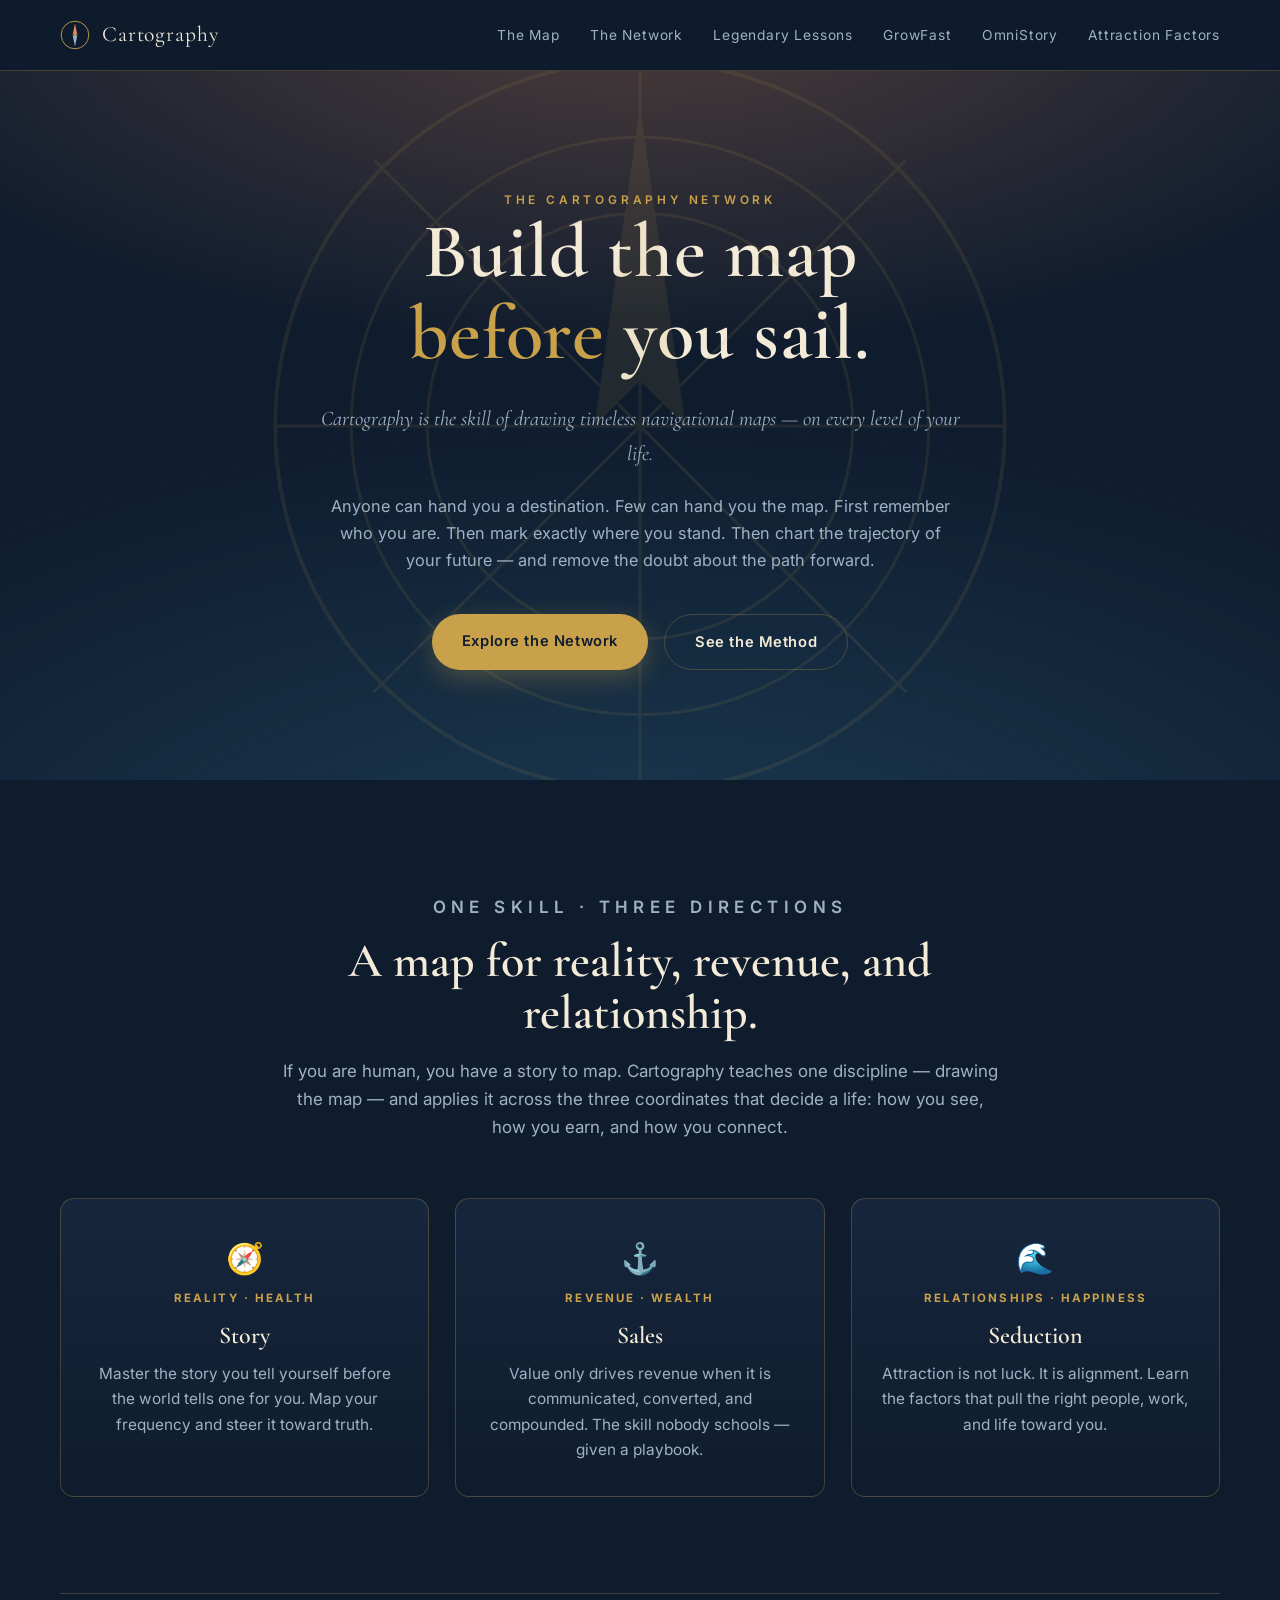
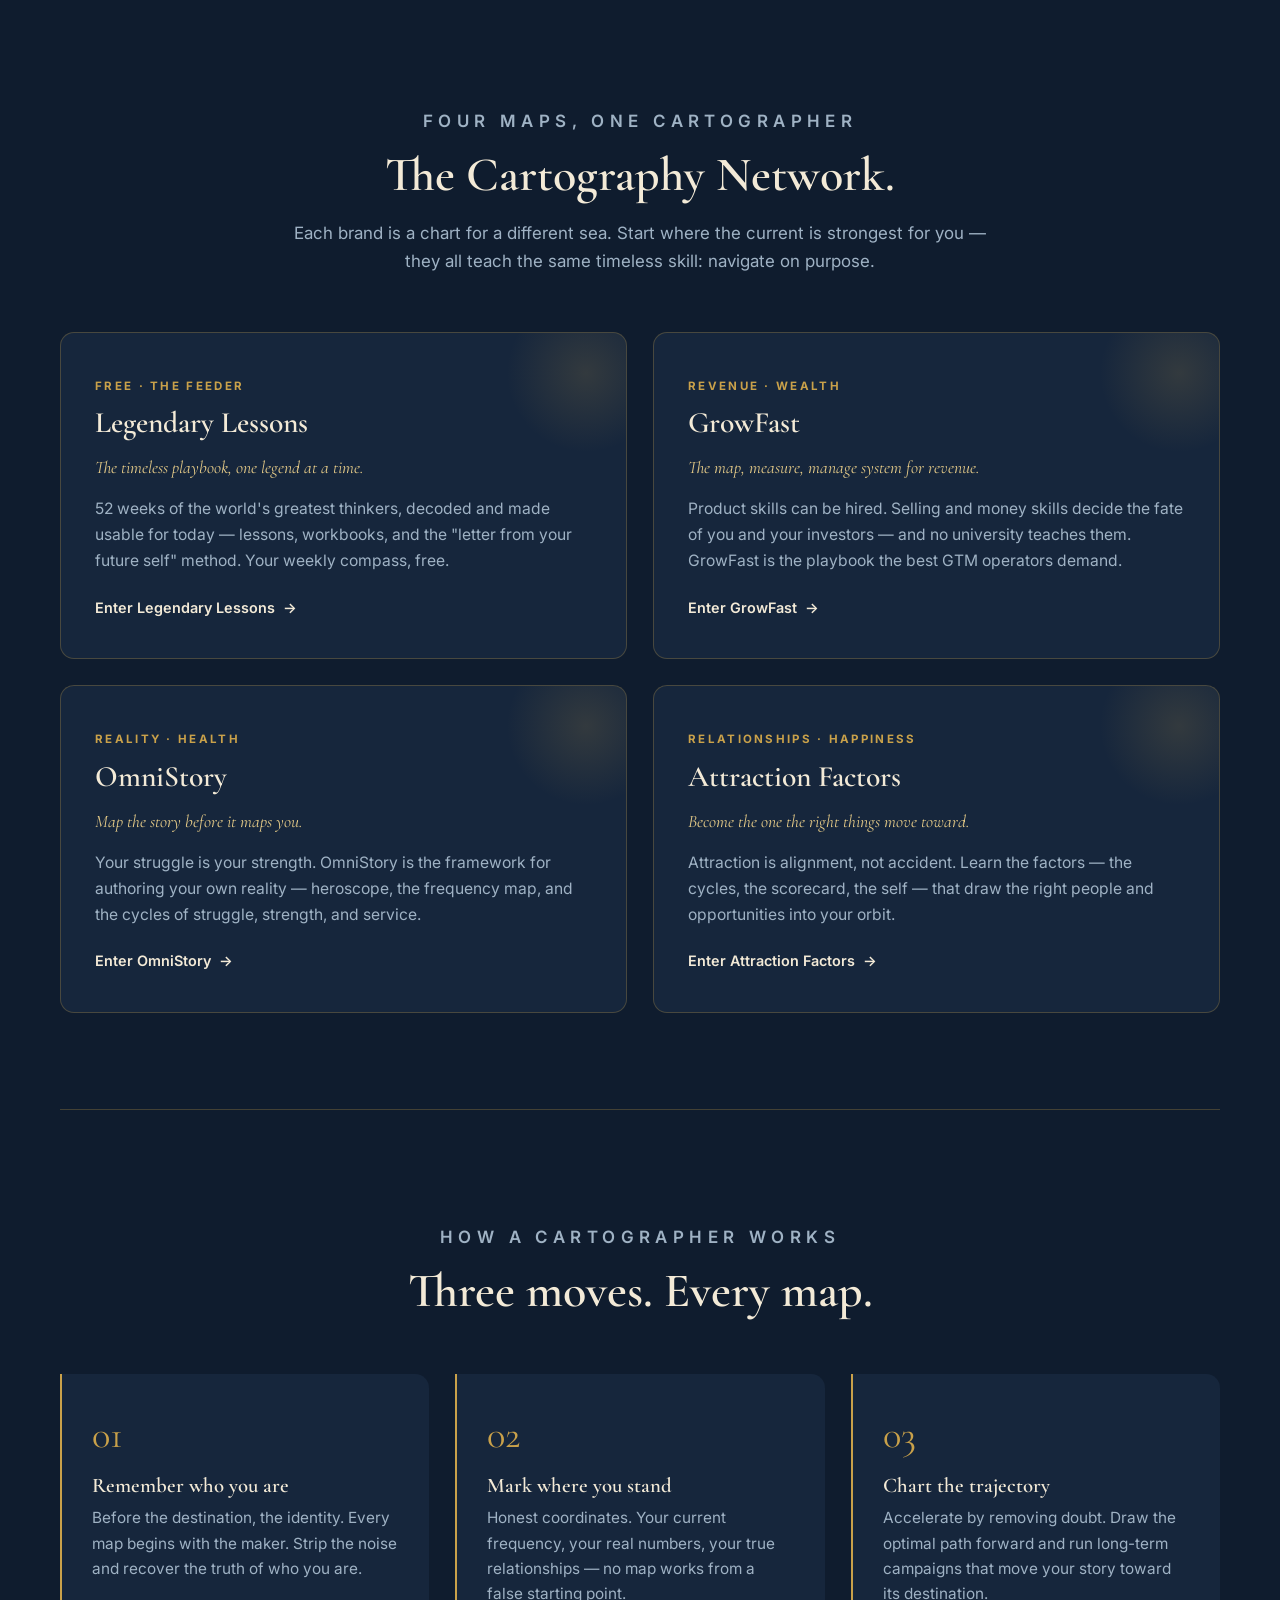
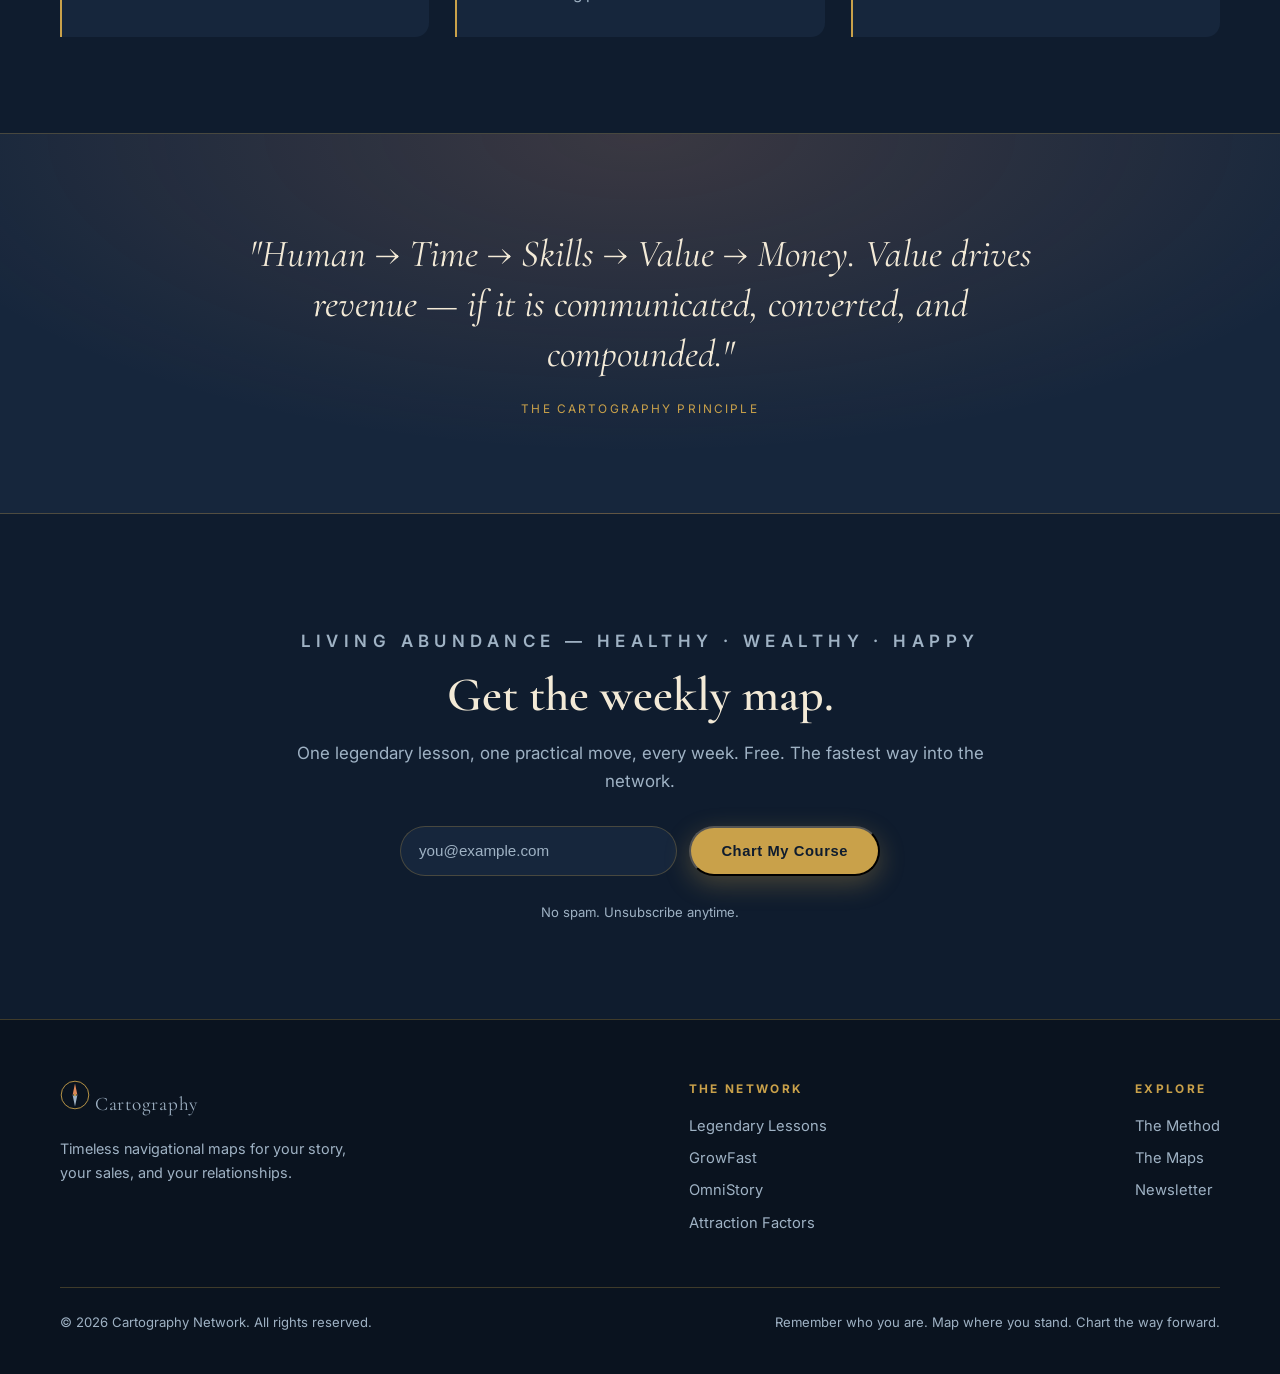
==== index.html @ f6e27a1c "Add files via upload" ====
<!DOCTYPE html>
<html lang="en">
<head>
<meta charset="UTF-8" />
<meta name="viewport" content="width=device-width, initial-scale=1.0" />
<title>Cartography — Timeless Navigational Maps on Every Level</title>
<meta name="description" content="Cartography is the skill of building timeless navigational maps for your story, your sales, and your relationships. First remember who you are. Then map where you stand. Then chart the path forward." />
<link rel="preconnect" href="https://fonts.googleapis.com">
<link rel="preconnect" href="https://fonts.gstatic.com" crossorigin>
<link href="https://fonts.googleapis.com/css2?family=Cormorant+Garamond:ital,wght@0,500;0,600;1,500&family=Inter:wght@400;500;600;700&display=swap" rel="stylesheet">
<link rel="stylesheet" href="styles.css" />
</head>
<body>

<!-- NAV -->
<header class="nav">
  <div class="wrap">
    <a class="brandmark" href="index.html">
      <svg class="compass" viewBox="0 0 100 100" fill="none" xmlns="http://www.w3.org/2000/svg" aria-hidden="true">
        <circle cx="50" cy="50" r="46" stroke="#c9a14a" stroke-width="3"/>
        <circle cx="50" cy="50" r="4" fill="#c9a14a"/>
        <polygon points="50,12 58,50 50,46 42,50" fill="#e08a5a"/>
        <polygon points="50,88 42,50 50,54 58,50" fill="#9fb2c4"/>
      </svg>
      <span>Cartography</span>
    </a>
    <nav class="nav-links">
      <a href="#map">The Map</a>
      <a href="#brands">The Network</a>
      <a href="legendary-lessons.html">Legendary Lessons</a>
      <a href="growfast.html">GrowFast</a>
      <a href="omnistory.html">OmniStory</a>
      <a href="attraction-factors.html">Attraction Factors</a>
    </nav>
  </div>
</header>

<!-- HERO -->
<section class="hero">
  <svg class="compass-bg" viewBox="0 0 100 100" xmlns="http://www.w3.org/2000/svg" aria-hidden="true">
    <circle cx="50" cy="50" r="48" stroke="#c9a14a" stroke-width="0.5" fill="none"/>
    <circle cx="50" cy="50" r="38" stroke="#c9a14a" stroke-width="0.4" fill="none"/>
    <circle cx="50" cy="50" r="28" stroke="#c9a14a" stroke-width="0.4" fill="none"/>
    <g stroke="#c9a14a" stroke-width="0.4">
      <line x1="50" y1="2" x2="50" y2="98"/><line x1="2" y1="50" x2="98" y2="50"/>
      <line x1="15" y1="15" x2="85" y2="85"/><line x1="85" y1="15" x2="15" y2="85"/>
    </g>
    <polygon points="50,8 56,50 50,44 44,50" fill="#c9a14a"/>
  </svg>
  <div class="wrap">
    <p class="eyebrow">The Cartography Network</p>
    <h1>Build the map<br><span class="gold">before</span> you sail.</h1>
    <p class="lede">Cartography is the skill of drawing timeless navigational maps — on every level of your life.</p>
    <p class="sub">Anyone can hand you a destination. Few can hand you the map. First remember who you are. Then mark exactly where you stand. Then chart the trajectory of your future — and remove the doubt about the path forward.</p>
    <div class="btn-row">
      <a class="btn btn-primary" href="#brands">Explore the Network</a>
      <a class="btn btn-ghost" href="#map">See the Method</a>
    </div>
  </div>
</section>

<!-- THREE AXIS MAP -->
<section id="map">
  <div class="wrap">
    <div class="section-head fade-up">
      <p class="eyebrow">One skill · Three directions</p>
      <h2>A map for reality, revenue, and relationship.</h2>
      <p>If you are human, you have a story to map. Cartography teaches one discipline — drawing the map — and applies it across the three coordinates that decide a life: how you see, how you earn, and how you connect.</p>
    </div>
    <div class="axis-grid">
      <div class="axis fade-up">
        <div class="glyph">🧭</div>
        <span class="axis-word">Reality · Health</span>
        <h3>Story</h3>
        <p>Master the story you tell yourself before the world tells one for you. Map your frequency and steer it toward truth.</p>
      </div>
      <div class="axis fade-up">
        <div class="glyph">⚓</div>
        <span class="axis-word">Revenue · Wealth</span>
        <h3>Sales</h3>
        <p>Value only drives revenue when it is communicated, converted, and compounded. The skill nobody schools — given a playbook.</p>
      </div>
      <div class="axis fade-up">
        <div class="glyph">🌊</div>
        <span class="axis-word">Relationships · Happiness</span>
        <h3>Seduction</h3>
        <p>Attraction is not luck. It is alignment. Learn the factors that pull the right people, work, and life toward you.</p>
      </div>
    </div>
  </div>
</section>

<hr class="divider" />

<!-- BRANDS -->
<section id="brands">
  <div class="wrap">
    <div class="section-head fade-up">
      <p class="eyebrow">Four maps, one cartographer</p>
      <h2>The Cartography Network.</h2>
      <p>Each brand is a chart for a different sea. Start where the current is strongest for you — they all teach the same timeless skill: navigate on purpose.</p>
    </div>
    <div class="brand-grid">

      <a class="brand-card fade-up" href="legendary-lessons.html">
        <span class="tag">Free · The Feeder</span>
        <h3>Legendary Lessons</h3>
        <p class="promise">The timeless playbook, one legend at a time.</p>
        <p>52 weeks of the world's greatest thinkers, decoded and made usable for today — lessons, workbooks, and the "letter from your future self" method. Your weekly compass, free.</p>
        <span class="go">Enter Legendary Lessons <span class="arrow">→</span></span>
      </a>

      <a class="brand-card fade-up" href="growfast.html">
        <span class="tag">Revenue · Wealth</span>
        <h3>GrowFast</h3>
        <p class="promise">The map, measure, manage system for revenue.</p>
        <p>Product skills can be hired. Selling and money skills decide the fate of you and your investors — and no university teaches them. GrowFast is the playbook the best GTM operators demand.</p>
        <span class="go">Enter GrowFast <span class="arrow">→</span></span>
      </a>

      <a class="brand-card fade-up" href="omnistory.html">
        <span class="tag">Reality · Health</span>
        <h3>OmniStory</h3>
        <p class="promise">Map the story before it maps you.</p>
        <p>Your struggle is your strength. OmniStory is the framework for authoring your own reality — heroscope, the frequency map, and the cycles of struggle, strength, and service.</p>
        <span class="go">Enter OmniStory <span class="arrow">→</span></span>
      </a>

      <a class="brand-card fade-up" href="attraction-factors.html">
        <span class="tag">Relationships · Happiness</span>
        <h3>Attraction Factors</h3>
        <p class="promise">Become the one the right things move toward.</p>
        <p>Attraction is alignment, not accident. Learn the factors — the cycles, the scorecard, the self — that draw the right people and opportunities into your orbit.</p>
        <span class="go">Enter Attraction Factors <span class="arrow">→</span></span>
      </a>

    </div>
  </div>
</section>

<hr class="divider" />

<!-- METHOD STEPS -->
<section>
  <div class="wrap">
    <div class="section-head fade-up">
      <p class="eyebrow">How a cartographer works</p>
      <h2>Three moves. Every map.</h2>
    </div>
    <div class="steps">
      <div class="step fade-up">
        <h3>Remember who you are</h3>
        <p>Before the destination, the identity. Every map begins with the maker. Strip the noise and recover the truth of who you are.</p>
      </div>
      <div class="step fade-up">
        <h3>Mark where you stand</h3>
        <p>Honest coordinates. Your current frequency, your real numbers, your true relationships — no map works from a false starting point.</p>
      </div>
      <div class="step fade-up">
        <h3>Chart the trajectory</h3>
        <p>Accelerate by removing doubt. Draw the optimal path forward and run long-term campaigns that move your story toward its destination.</p>
      </div>
    </div>
  </div>
</section>

<!-- QUOTE BAND -->
<section class="band">
  <div class="wrap">
    <blockquote class="fade-up">
      "Human → Time → Skills → Value → Money. Value drives revenue — if it is communicated, converted, and compounded."
      <cite>The Cartography Principle</cite>
    </blockquote>
  </div>
</section>

<!-- EMAIL CAPTURE -->
<section class="capture">
  <div class="wrap">
    <div class="section-head fade-up" style="margin-bottom:0">
      <p class="eyebrow">Living Abundance — Healthy · Wealthy · Happy</p>
      <h2>Get the weekly map.</h2>
      <p>One legendary lesson, one practical move, every week. Free. The fastest way into the network.</p>
    </div>
    <form class="fade-up" onsubmit="event.preventDefault(); this.querySelector('.note').textContent='Thank you — you are on the map. (Connect this form to your email tool to go live.)';">
      <input type="email" placeholder="you@example.com" aria-label="Email address" required />
      <button class="btn btn-primary" type="submit">Chart My Course</button>
      <p class="note" style="flex-basis:100%">No spam. Unsubscribe anytime.</p>
    </form>
  </div>
</section>

<!-- FOOTER -->
<footer>
  <div class="wrap">
    <div class="foot-grid">
      <div class="foot-col" style="max-width:320px">
        <a class="brandmark" href="index.html" style="font-size:1.2rem">
          <svg class="compass" viewBox="0 0 100 100" fill="none" xmlns="http://www.w3.org/2000/svg" aria-hidden="true">
            <circle cx="50" cy="50" r="46" stroke="#c9a14a" stroke-width="3"/>
            <circle cx="50" cy="50" r="4" fill="#c9a14a"/>
            <polygon points="50,12 58,50 50,46 42,50" fill="#e08a5a"/>
            <polygon points="50,88 42,50 50,54 58,50" fill="#9fb2c4"/>
          </svg>
          <span>Cartography</span>
        </a>
        <p style="color:var(--mist); font-size:0.9rem; margin-top:16px">Timeless navigational maps for your story, your sales, and your relationships.</p>
      </div>
      <div class="foot-col">
        <h4>The Network</h4>
        <a href="legendary-lessons.html">Legendary Lessons</a>
        <a href="growfast.html">GrowFast</a>
        <a href="omnistory.html">OmniStory</a>
        <a href="attraction-factors.html">Attraction Factors</a>
      </div>
      <div class="foot-col">
        <h4>Explore</h4>
        <a href="#map">The Method</a>
        <a href="#brands">The Maps</a>
        <a href="#">Newsletter</a>
      </div>
    </div>
    <div class="foot-bottom">
      <span>© 2026 Cartography Network. All rights reserved.</span>
      <span>Remember who you are. Map where you stand. Chart the way forward.</span>
    </div>
  </div>
</footer>

<script>
  const io = new IntersectionObserver((entries) => {
    entries.forEach(e => { if (e.isIntersecting) e.target.classList.add('in'); });
  }, { threshold: 0.15 });
  document.querySelectorAll('.fade-up').forEach(el => io.observe(el));
</script>
</body>
</html>
---- styles.css ----
/* ============================================================
   CARTOGRAPHY — shared stylesheet
   Theme: the cartographer's compass. Timeless navigational maps
   on every level. Deep sea + sunset brass + parchment.
   ============================================================ */

:root {
  --ink:        #0f1c2e;   /* deep sea ink            */
  --ink-2:      #16263c;   /* card / panel            */
  --ink-3:      #1f3247;   /* hover                   */
  --brass:      #c9a14a;   /* compass brass / gold    */
  --brass-soft: #e3c987;
  --sea:        #2e6c8e;   /* horizon teal            */
  --sunset:     #e08a5a;   /* dawn glow               */
  --parchment:  #f3ead7;   /* aged paper              */
  --paper:      #faf5e9;
  --mist:       #9fb2c4;   /* muted text on dark      */
  --line:       rgba(201,161,74,0.28);
  --radius:     14px;
  --maxw:       1160px;
  --serif: "Cormorant Garamond", "Iowan Old Style", "Palatino Linotype", Georgia, serif;
  --sans:  "Inter", -apple-system, BlinkMacSystemFont, "Segoe UI", Roboto, Helvetica, Arial, sans-serif;
}

* { box-sizing: border-box; margin: 0; padding: 0; }

html { scroll-behavior: smooth; }

body {
  font-family: var(--sans);
  color: var(--parchment);
  background: var(--ink);
  line-height: 1.65;
  -webkit-font-smoothing: antialiased;
  overflow-x: hidden;
}

h1, h2, h3, .display { font-family: var(--serif); font-weight: 600; line-height: 1.08; }

a { color: inherit; text-decoration: none; }

.wrap { width: min(92%, var(--maxw)); margin-inline: auto; }

.eyebrow {
  font-family: var(--sans);
  font-size: 0.74rem;
  letter-spacing: 0.32em;
  text-transform: uppercase;
  color: var(--brass);
  font-weight: 600;
}

/* ---------- top nav ---------- */
.nav {
  position: sticky; top: 0; z-index: 50;
  backdrop-filter: blur(10px);
  background: rgba(15,28,46,0.78);
  border-bottom: 1px solid var(--line);
}
.nav .wrap { display: flex; align-items: center; justify-content: space-between; height: 70px; }
.brandmark { display: flex; align-items: center; gap: 12px; font-family: var(--serif); font-size: 1.35rem; letter-spacing: 0.04em; }
.brandmark .compass { width: 30px; height: 30px; flex: none; }
.nav-links { display: flex; gap: 30px; font-size: 0.86rem; letter-spacing: 0.06em; }
.nav-links a { color: var(--mist); transition: color .2s; }
.nav-links a:hover { color: var(--brass-soft); }
@media (max-width: 760px){ .nav-links{ display:none; } }

/* ---------- hero ---------- */
.hero {
  position: relative;
  padding: 120px 0 110px;
  text-align: center;
  background:
    radial-gradient(120% 90% at 50% -10%, rgba(224,138,90,0.30) 0%, rgba(15,28,46,0) 55%),
    radial-gradient(140% 120% at 50% 120%, rgba(46,108,142,0.40) 0%, rgba(15,28,46,0) 60%),
    var(--ink);
  overflow: hidden;
}
.hero .compass-bg {
  position: absolute; inset: 0; margin: auto;
  width: 760px; height: 760px; opacity: 0.10; pointer-events: none;
  animation: spin 120s linear infinite;
}
@keyframes spin { to { transform: rotate(360deg); } }
.hero h1 { font-size: clamp(2.6rem, 6vw, 5rem); letter-spacing: 0.01em; }
.hero h1 .gold { color: var(--brass); }
.hero .lede {
  max-width: 660px; margin: 26px auto 0;
  font-size: clamp(1.05rem, 2vw, 1.3rem); color: var(--mist);
  font-family: var(--serif); font-style: italic;
}
.hero .sub { max-width: 620px; margin: 22px auto 0; color: var(--mist); font-size: 1.02rem; }

.btn-row { display: flex; gap: 16px; justify-content: center; margin-top: 40px; flex-wrap: wrap; }
.btn {
  display: inline-block; padding: 15px 30px; border-radius: 40px;
  font-weight: 600; font-size: 0.92rem; letter-spacing: 0.04em;
  transition: transform .15s, box-shadow .2s, background .2s;
}
.btn-primary { background: var(--brass); color: var(--ink); box-shadow: 0 8px 26px rgba(201,161,74,0.30); }
.btn-primary:hover { transform: translateY(-2px); box-shadow: 0 12px 34px rgba(201,161,74,0.45); }
.btn-ghost { border: 1px solid var(--line); color: var(--parchment); }
.btn-ghost:hover { background: var(--ink-2); border-color: var(--brass); }

/* ---------- section primitives ---------- */
section { padding: 96px 0; }
.section-head { text-align: center; max-width: 720px; margin: 0 auto 56px; }
.section-head h2 { font-size: clamp(2rem, 4vw, 3rem); margin-top: 14px; }
.section-head p { color: var(--mist); margin-top: 18px; font-size: 1.06rem; }

.divider { height: 1px; background: var(--line); border: 0; width: min(92%, var(--maxw)); margin: 0 auto; }

/* ---------- the three-axis map ---------- */
.axis-grid { display: grid; grid-template-columns: repeat(3, 1fr); gap: 26px; }
@media (max-width: 880px){ .axis-grid{ grid-template-columns: 1fr; } }
.axis {
  background: linear-gradient(180deg, var(--ink-2), var(--ink));
  border: 1px solid var(--line); border-radius: var(--radius);
  padding: 34px 30px; text-align: center;
}
.axis .glyph { font-size: 1.9rem; }
.axis h3 { font-size: 1.5rem; margin: 14px 0 6px; }
.axis .axis-word { color: var(--brass); letter-spacing: 0.18em; text-transform: uppercase; font-size: 0.72rem; font-weight: 700; }
.axis p { color: var(--mist); margin-top: 12px; font-size: 0.96rem; }

/* ---------- brand cards ---------- */
.brand-grid { display: grid; grid-template-columns: repeat(2, 1fr); gap: 26px; }
@media (max-width: 820px){ .brand-grid{ grid-template-columns: 1fr; } }
.brand-card {
  position: relative; display: block;
  background: var(--ink-2); border: 1px solid var(--line);
  border-radius: var(--radius); padding: 38px 34px;
  transition: transform .18s, border-color .2s, background .2s;
  overflow: hidden;
}
.brand-card::after {
  content: ""; position: absolute; right: -40px; top: -40px;
  width: 160px; height: 160px; border-radius: 50%;
  background: radial-gradient(circle, rgba(201,161,74,0.16), transparent 70%);
}
.brand-card:hover { transform: translateY(-4px); border-color: var(--brass); background: var(--ink-3); }
.brand-card .tag { font-size: 0.72rem; letter-spacing: 0.2em; text-transform: uppercase; color: var(--brass); font-weight: 700; }
.brand-card h3 { font-size: 1.85rem; margin: 10px 0 8px; }
.brand-card .promise { color: var(--brass-soft); font-family: var(--serif); font-style: italic; font-size: 1.1rem; }
.brand-card p { color: var(--mist); margin-top: 14px; font-size: 0.98rem; }
.brand-card .go { display: inline-flex; align-items: center; gap: 8px; margin-top: 22px; color: var(--parchment); font-weight: 600; font-size: 0.9rem; }
.brand-card .go .arrow { transition: transform .2s; }
.brand-card:hover .go .arrow { transform: translateX(5px); }

/* ---------- pillars / steps ---------- */
.steps { display: grid; grid-template-columns: repeat(3,1fr); gap: 26px; counter-reset: step; }
@media (max-width: 880px){ .steps{ grid-template-columns: 1fr; } }
.step { padding: 30px; border-left: 2px solid var(--brass); background: var(--ink-2); border-radius: 0 var(--radius) var(--radius) 0; }
.step::before { counter-increment: step; content: "0" counter(step); font-family: var(--serif); font-size: 2.4rem; color: var(--brass); display: block; margin-bottom: 8px; }
.step h3 { font-size: 1.3rem; margin-bottom: 8px; }
.step p { color: var(--mist); font-size: 0.96rem; }

/* ---------- quote band ---------- */
.band {
  background:
    radial-gradient(100% 140% at 50% 0%, rgba(224,138,90,0.18), transparent 60%),
    var(--ink-2);
  border-top: 1px solid var(--line); border-bottom: 1px solid var(--line);
}
.band blockquote { max-width: 820px; margin: 0 auto; text-align: center; font-family: var(--serif); font-size: clamp(1.5rem, 3.4vw, 2.4rem); font-style: italic; line-height: 1.3; }
.band cite { display: block; margin-top: 22px; font-style: normal; font-family: var(--sans); letter-spacing: 0.18em; text-transform: uppercase; font-size: 0.74rem; color: var(--brass); }

/* ---------- email capture ---------- */
.capture { text-align: center; }
.capture form { display: flex; gap: 12px; max-width: 480px; margin: 30px auto 0; flex-wrap: wrap; justify-content: center; }
.capture input {
  flex: 1 1 240px; padding: 15px 18px; border-radius: 40px; border: 1px solid var(--line);
  background: var(--ink-2); color: var(--parchment); font-size: 0.95rem;
}
.capture input::placeholder { color: var(--mist); }
.capture .note { color: var(--mist); font-size: 0.82rem; margin-top: 14px; }

/* ---------- footer ---------- */
footer { background: #0a131f; border-top: 1px solid var(--line); padding: 60px 0 40px; }
.foot-grid { display: flex; justify-content: space-between; gap: 40px; flex-wrap: wrap; }
.foot-col h4 { font-family: var(--sans); font-size: 0.74rem; letter-spacing: 0.2em; text-transform: uppercase; color: var(--brass); margin-bottom: 14px; }
.foot-col a { display: block; color: var(--mist); font-size: 0.92rem; margin-bottom: 8px; transition: color .2s; }
.foot-col a:hover { color: var(--brass-soft); }
.foot-bottom { margin-top: 44px; padding-top: 24px; border-top: 1px solid var(--line); color: var(--mist); font-size: 0.82rem; display: flex; justify-content: space-between; flex-wrap: wrap; gap: 10px; }

/* ---------- inner brand pages ---------- */
.page-hero { padding: 110px 0 70px; text-align: center; position: relative;
  background: radial-gradient(120% 90% at 50% -10%, var(--accent-glow, rgba(201,161,74,0.22)) 0%, rgba(15,28,46,0) 55%), var(--ink); }
.page-hero .tag { color: var(--brass); }
.page-hero h1 { font-size: clamp(2.4rem, 5.5vw, 4.2rem); margin: 14px 0 0; }
.page-hero .promise { font-family: var(--serif); font-style: italic; font-size: clamp(1.1rem,2.4vw,1.6rem); color: var(--brass-soft); margin-top: 16px; }
.page-hero .lede { max-width: 640px; margin: 22px auto 0; color: var(--mist); }
.prose { max-width: 760px; margin: 0 auto; }
.prose p { color: var(--mist); margin-bottom: 20px; font-size: 1.06rem; }
.prose h2 { font-size: 2rem; margin: 40px 0 16px; color: var(--parchment); }
.feature-list { display: grid; grid-template-columns: repeat(2,1fr); gap: 20px; margin-top: 30px; }
@media (max-width: 720px){ .feature-list{ grid-template-columns: 1fr; } }
.feature { background: var(--ink-2); border: 1px solid var(--line); border-radius: var(--radius); padding: 26px; }
.feature h3 { font-size: 1.2rem; margin-bottom: 8px; color: var(--brass-soft); }
.feature p { color: var(--mist); font-size: 0.95rem; }
.back-home { display: inline-block; margin-bottom: 8px; color: var(--mist); font-size: 0.85rem; }
.back-home:hover { color: var(--brass); }

.fade-up { opacity: 0; transform: translateY(24px); transition: opacity .7s ease, transform .7s ease; }
.fade-up.in { opacity: 1; transform: none; }
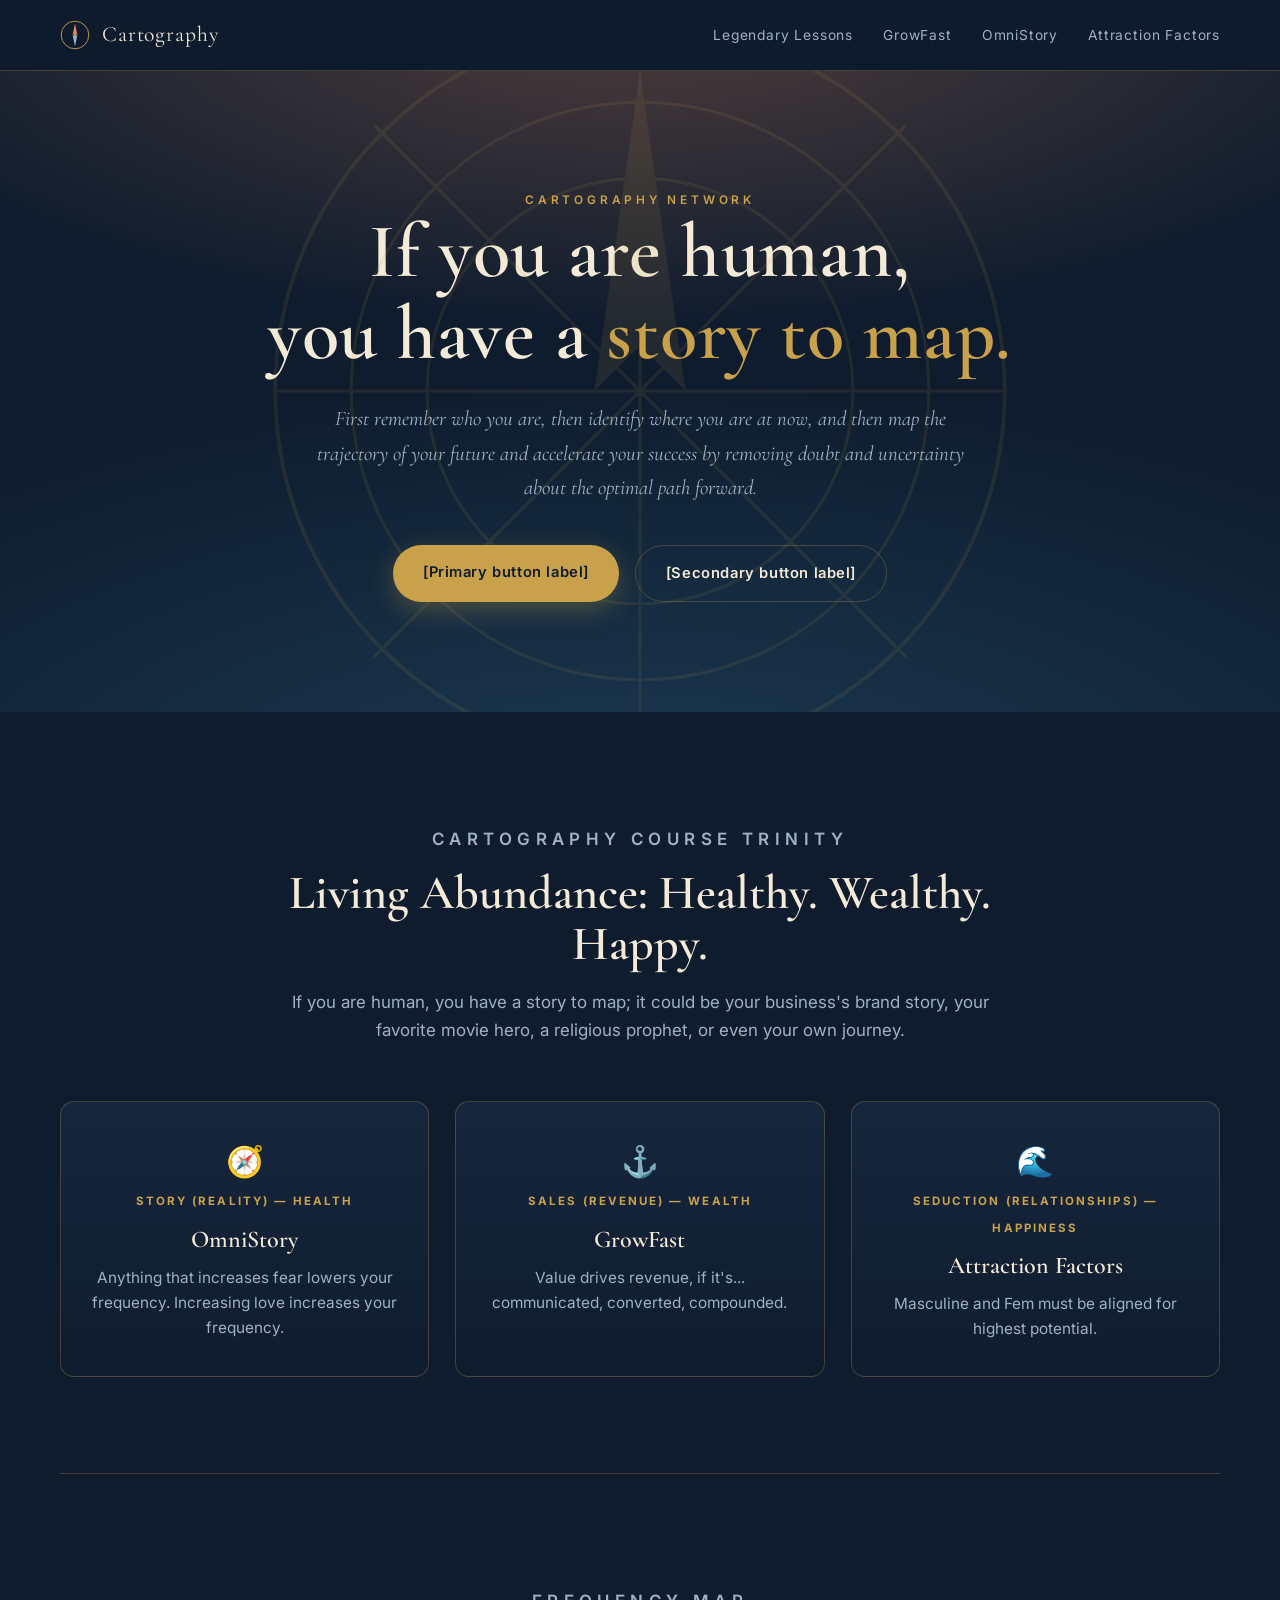
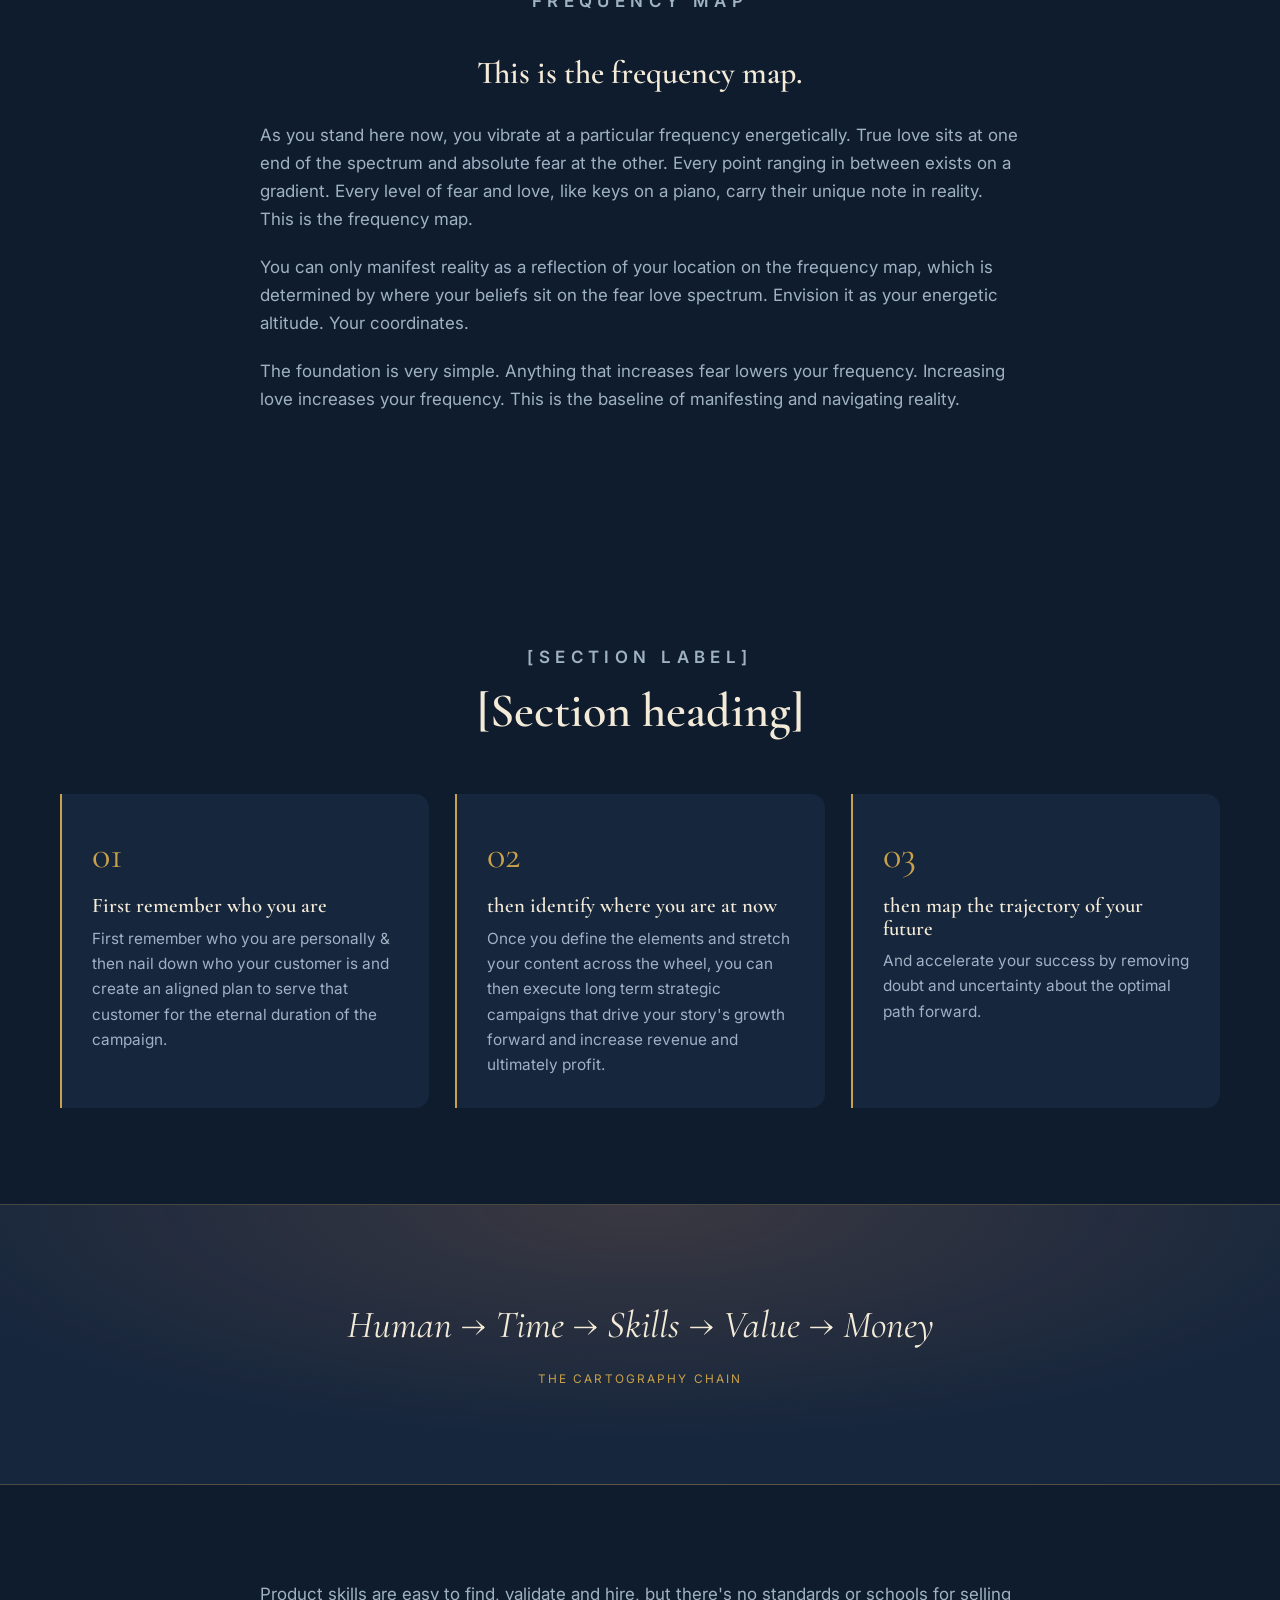
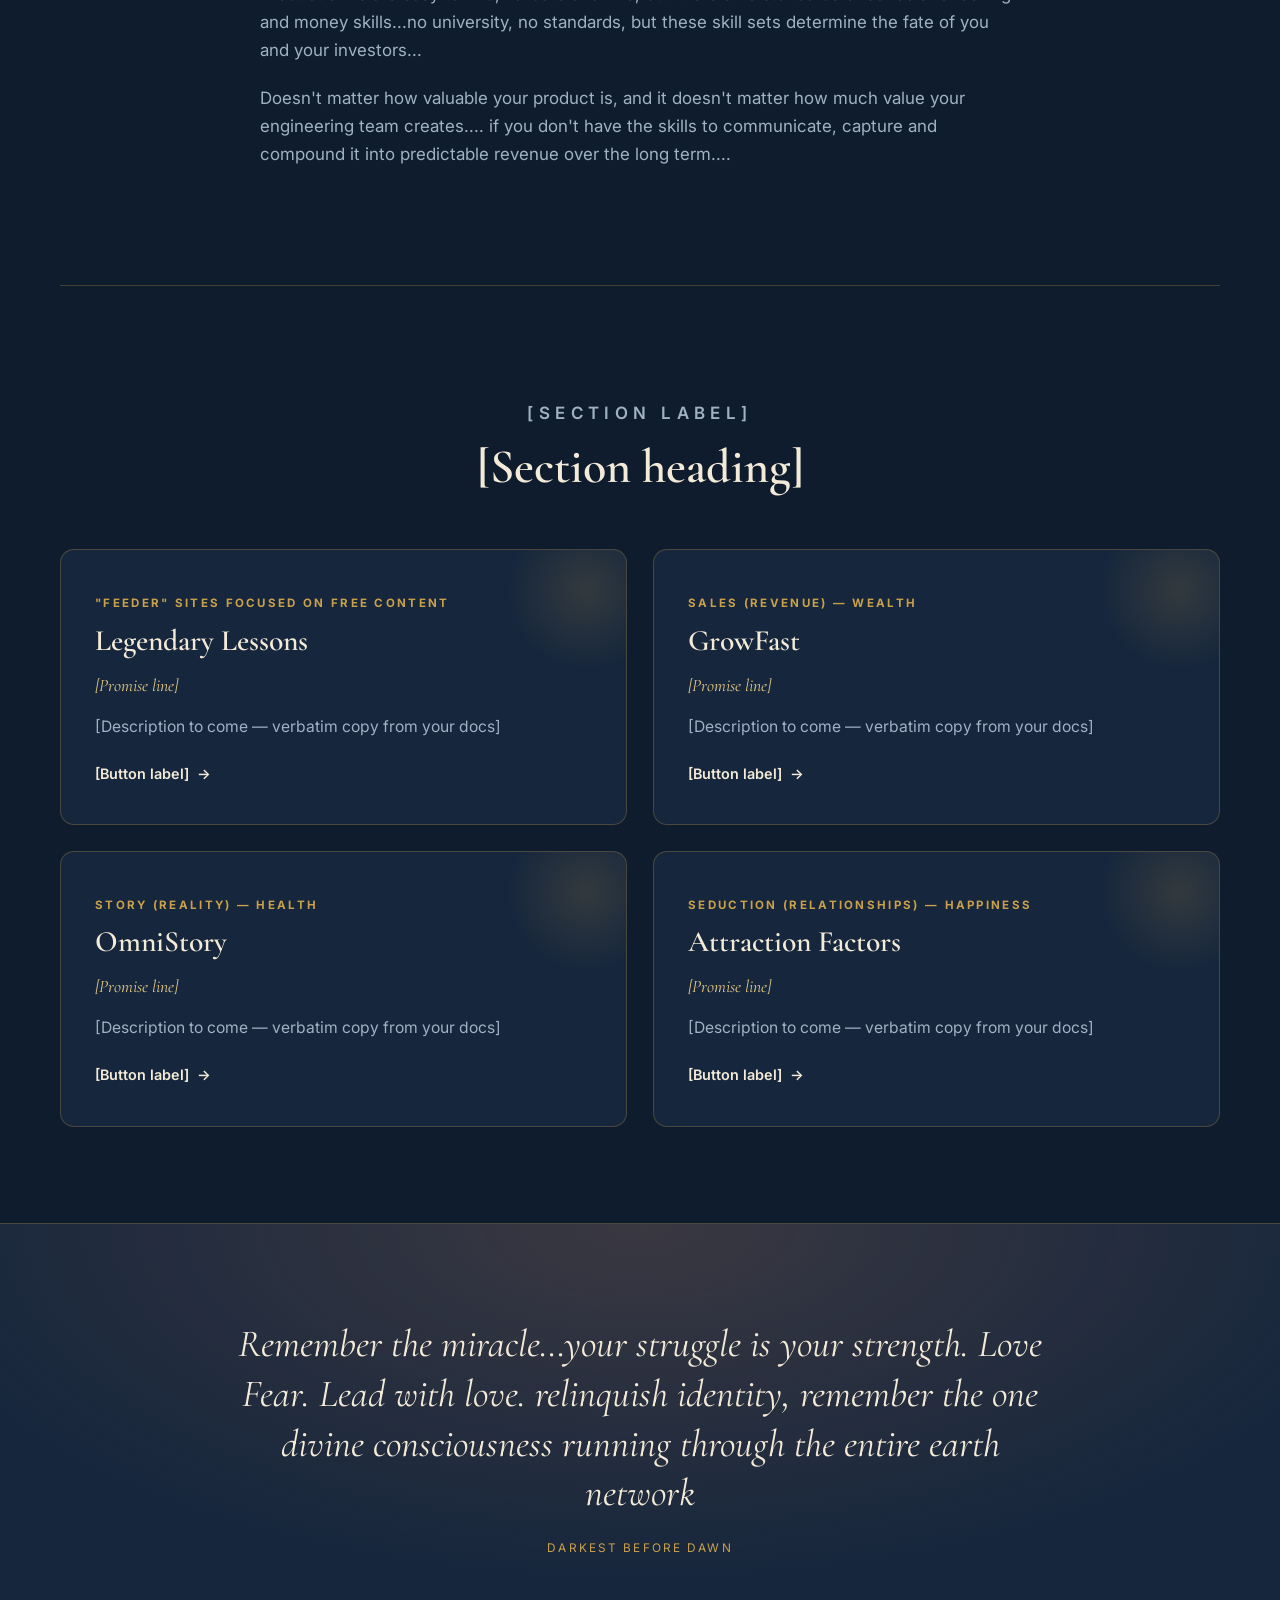
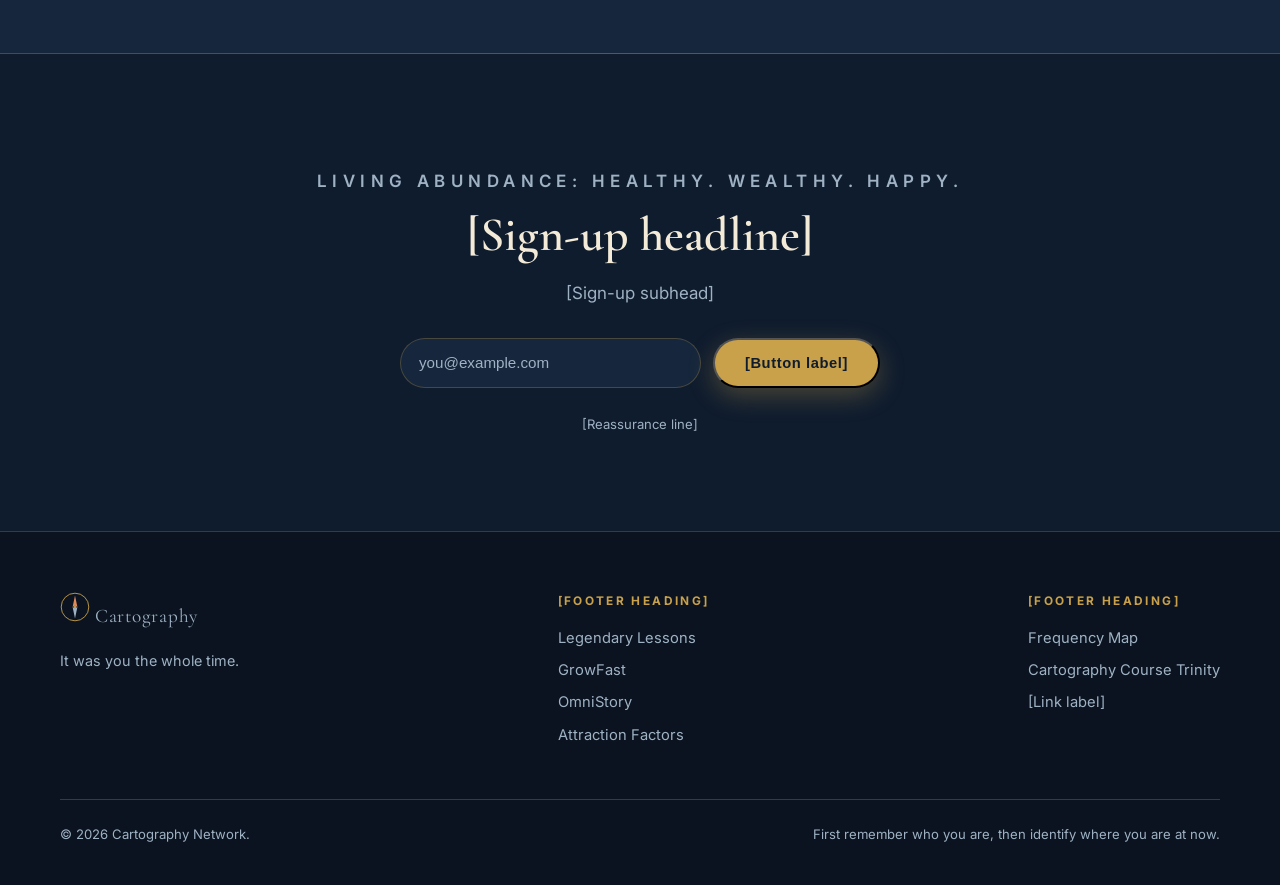
==== commit 780dbb0e: "Add files via upload" ====
--- a/index.html
+++ b/index.html
@@ -3,14 +3,21 @@
 <head>
 <meta charset="UTF-8" />
 <meta name="viewport" content="width=device-width, initial-scale=1.0" />
-<title>Cartography — Timeless Navigational Maps on Every Level</title>
-<meta name="description" content="Cartography is the skill of building timeless navigational maps for your story, your sales, and your relationships. First remember who you are. Then map where you stand. Then chart the path forward." />
+<title>Cartography</title>
+<meta name="description" content="If you are human, you have a story to map." />
 <link rel="preconnect" href="https://fonts.googleapis.com">
 <link rel="preconnect" href="https://fonts.gstatic.com" crossorigin>
 <link href="https://fonts.googleapis.com/css2?family=Cormorant+Garamond:ital,wght@0,500;0,600;1,500&family=Inter:wght@400;500;600;700&display=swap" rel="stylesheet">
 <link rel="stylesheet" href="styles.css" />
 </head>
 <body>
+
+<!-- ============================================================
+     NOTE: All body copy below is VERBATIM from your two docs
+     (Action.Board + Cartography Copy), only cut and rearranged.
+     Anything in [square brackets] is a structural placeholder
+     for words you have not written yet.
+     ============================================================ -->
 
 <!-- NAV -->
 <header class="nav">
@@ -25,8 +32,6 @@
       <span>Cartography</span>
     </a>
     <nav class="nav-links">
-      <a href="#map">The Map</a>
-      <a href="#brands">The Network</a>
       <a href="legendary-lessons.html">Legendary Lessons</a>
       <a href="growfast.html">GrowFast</a>
       <a href="omnistory.html">OmniStory</a>
@@ -48,43 +53,42 @@
     <polygon points="50,8 56,50 50,44 44,50" fill="#c9a14a"/>
   </svg>
   <div class="wrap">
-    <p class="eyebrow">The Cartography Network</p>
-    <h1>Build the map<br><span class="gold">before</span> you sail.</h1>
-    <p class="lede">Cartography is the skill of drawing timeless navigational maps — on every level of your life.</p>
-    <p class="sub">Anyone can hand you a destination. Few can hand you the map. First remember who you are. Then mark exactly where you stand. Then chart the trajectory of your future — and remove the doubt about the path forward.</p>
+    <p class="eyebrow">Cartography Network</p>
+    <h1>If you are human,<br>you have a <span class="gold">story to map.</span></h1>
+    <p class="lede">First remember who you are, then identify where you are at now, and then map the trajectory of your future and accelerate your success by removing doubt and uncertainty about the optimal path forward.</p>
     <div class="btn-row">
-      <a class="btn btn-primary" href="#brands">Explore the Network</a>
-      <a class="btn btn-ghost" href="#map">See the Method</a>
-    </div>
-  </div>
-</section>
-
-<!-- THREE AXIS MAP -->
-<section id="map">
+      <a class="btn btn-primary" href="#network">[Primary button label]</a>
+      <a class="btn btn-ghost" href="#frequency">[Secondary button label]</a>
+    </div>
+  </div>
+</section>
+
+<!-- TRINITY / THREE AXES -->
+<section id="trinity">
   <div class="wrap">
     <div class="section-head fade-up">
-      <p class="eyebrow">One skill · Three directions</p>
-      <h2>A map for reality, revenue, and relationship.</h2>
-      <p>If you are human, you have a story to map. Cartography teaches one discipline — drawing the map — and applies it across the three coordinates that decide a life: how you see, how you earn, and how you connect.</p>
+      <p class="eyebrow">Cartography Course Trinity</p>
+      <h2>Living Abundance: Healthy. Wealthy. Happy.</h2>
+      <p>If you are human, you have a story to map; it could be your business's brand story, your favorite movie hero, a religious prophet, or even your own journey.</p>
     </div>
     <div class="axis-grid">
       <div class="axis fade-up">
         <div class="glyph">🧭</div>
-        <span class="axis-word">Reality · Health</span>
-        <h3>Story</h3>
-        <p>Master the story you tell yourself before the world tells one for you. Map your frequency and steer it toward truth.</p>
+        <span class="axis-word">Story (reality) — health</span>
+        <h3>OmniStory</h3>
+        <p>Anything that increases fear lowers your frequency. Increasing love increases your frequency.</p>
       </div>
       <div class="axis fade-up">
         <div class="glyph">⚓</div>
-        <span class="axis-word">Revenue · Wealth</span>
-        <h3>Sales</h3>
-        <p>Value only drives revenue when it is communicated, converted, and compounded. The skill nobody schools — given a playbook.</p>
+        <span class="axis-word">Sales (revenue) — wealth</span>
+        <h3>GrowFast</h3>
+        <p>Value drives revenue, if it's... communicated, converted, compounded.</p>
       </div>
       <div class="axis fade-up">
         <div class="glyph">🌊</div>
-        <span class="axis-word">Relationships · Happiness</span>
-        <h3>Seduction</h3>
-        <p>Attraction is not luck. It is alignment. Learn the factors that pull the right people, work, and life toward you.</p>
+        <span class="axis-word">Seduction (relationships) — happiness</span>
+        <h3>Attraction Factors</h3>
+        <p>Masculine and Fem must be aligned for highest potential.</p>
       </div>
     </div>
   </div>
@@ -92,84 +96,114 @@
 
 <hr class="divider" />
 
-<!-- BRANDS -->
-<section id="brands">
+<!-- FREQUENCY MAP -->
+<section id="frequency">
+  <div class="wrap prose">
+    <div class="section-head fade-up" style="margin-bottom:32px">
+      <p class="eyebrow">Frequency Map</p>
+      <h2>This is the frequency map.</h2>
+    </div>
+    <p class="fade-up">As you stand here now, you vibrate at a particular frequency energetically. True love sits at one end of the spectrum and absolute fear at the other. Every point ranging in between exists on a gradient. Every level of fear and love, like keys on a piano, carry their unique note in reality. This is the frequency map.</p>
+    <p class="fade-up">You can only manifest reality as a reflection of your location on the frequency map, which is determined by where your beliefs sit on the fear love spectrum. Envision it as your energetic altitude. Your coordinates.</p>
+    <p class="fade-up">The foundation is very simple. Anything that increases fear lowers your frequency. Increasing love increases your frequency. This is the baseline of manifesting and navigating reality.</p>
+  </div>
+</section>
+
+<!-- THREE MOVES -->
+<section>
   <div class="wrap">
     <div class="section-head fade-up">
-      <p class="eyebrow">Four maps, one cartographer</p>
-      <h2>The Cartography Network.</h2>
-      <p>Each brand is a chart for a different sea. Start where the current is strongest for you — they all teach the same timeless skill: navigate on purpose.</p>
-    </div>
-    <div class="brand-grid">
-
-      <a class="brand-card fade-up" href="legendary-lessons.html">
-        <span class="tag">Free · The Feeder</span>
-        <h3>Legendary Lessons</h3>
-        <p class="promise">The timeless playbook, one legend at a time.</p>
-        <p>52 weeks of the world's greatest thinkers, decoded and made usable for today — lessons, workbooks, and the "letter from your future self" method. Your weekly compass, free.</p>
-        <span class="go">Enter Legendary Lessons <span class="arrow">→</span></span>
-      </a>
-
-      <a class="brand-card fade-up" href="growfast.html">
-        <span class="tag">Revenue · Wealth</span>
-        <h3>GrowFast</h3>
-        <p class="promise">The map, measure, manage system for revenue.</p>
-        <p>Product skills can be hired. Selling and money skills decide the fate of you and your investors — and no university teaches them. GrowFast is the playbook the best GTM operators demand.</p>
-        <span class="go">Enter GrowFast <span class="arrow">→</span></span>
-      </a>
-
-      <a class="brand-card fade-up" href="omnistory.html">
-        <span class="tag">Reality · Health</span>
-        <h3>OmniStory</h3>
-        <p class="promise">Map the story before it maps you.</p>
-        <p>Your struggle is your strength. OmniStory is the framework for authoring your own reality — heroscope, the frequency map, and the cycles of struggle, strength, and service.</p>
-        <span class="go">Enter OmniStory <span class="arrow">→</span></span>
-      </a>
-
-      <a class="brand-card fade-up" href="attraction-factors.html">
-        <span class="tag">Relationships · Happiness</span>
-        <h3>Attraction Factors</h3>
-        <p class="promise">Become the one the right things move toward.</p>
-        <p>Attraction is alignment, not accident. Learn the factors — the cycles, the scorecard, the self — that draw the right people and opportunities into your orbit.</p>
-        <span class="go">Enter Attraction Factors <span class="arrow">→</span></span>
-      </a>
-
-    </div>
-  </div>
-</section>
-
-<hr class="divider" />
-
-<!-- METHOD STEPS -->
-<section>
-  <div class="wrap">
-    <div class="section-head fade-up">
-      <p class="eyebrow">How a cartographer works</p>
-      <h2>Three moves. Every map.</h2>
+      <p class="eyebrow">[Section label]</p>
+      <h2>[Section heading]</h2>
     </div>
     <div class="steps">
       <div class="step fade-up">
-        <h3>Remember who you are</h3>
-        <p>Before the destination, the identity. Every map begins with the maker. Strip the noise and recover the truth of who you are.</p>
+        <h3>First remember who you are</h3>
+        <p>First remember who you are personally &amp; then nail down who your customer is and create an aligned plan to serve that customer for the eternal duration of the campaign.</p>
       </div>
       <div class="step fade-up">
-        <h3>Mark where you stand</h3>
-        <p>Honest coordinates. Your current frequency, your real numbers, your true relationships — no map works from a false starting point.</p>
+        <h3>then identify where you are at now</h3>
+        <p>Once you define the elements and stretch your content across the wheel, you can then execute long term strategic campaigns that drive your story's growth forward and increase revenue and ultimately profit.</p>
       </div>
       <div class="step fade-up">
-        <h3>Chart the trajectory</h3>
-        <p>Accelerate by removing doubt. Draw the optimal path forward and run long-term campaigns that move your story toward its destination.</p>
-      </div>
-    </div>
-  </div>
-</section>
-
-<!-- QUOTE BAND -->
+        <h3>then map the trajectory of your future</h3>
+        <p>And accelerate your success by removing doubt and uncertainty about the optimal path forward.</p>
+      </div>
+    </div>
+  </div>
+</section>
+
+<!-- VALUE BAND -->
 <section class="band">
   <div class="wrap">
     <blockquote class="fade-up">
-      "Human → Time → Skills → Value → Money. Value drives revenue — if it is communicated, converted, and compounded."
-      <cite>The Cartography Principle</cite>
+      Human → Time → Skills → Value → Money
+      <cite>The Cartography Chain</cite>
+    </blockquote>
+  </div>
+</section>
+
+<!-- GROWFAST VALUE COPY -->
+<section>
+  <div class="wrap prose">
+    <p class="fade-up">Product skills are easy to find, validate and hire, but there's no standards or schools for selling and money skills...no university, no standards, but these skill sets determine the fate of you and your investors...</p>
+    <p class="fade-up">Doesn't matter how valuable your product is, and it doesn't matter how much value your engineering team creates.... if you don't have the skills to communicate, capture and compound it into predictable revenue over the long term....</p>
+  </div>
+</section>
+
+<hr class="divider" />
+
+<!-- NETWORK / BRAND CARDS -->
+<section id="network">
+  <div class="wrap">
+    <div class="section-head fade-up">
+      <p class="eyebrow">[Section label]</p>
+      <h2>[Section heading]</h2>
+    </div>
+    <div class="brand-grid">
+
+      <a class="brand-card fade-up" href="legendary-lessons.html">
+        <span class="tag">"feeder" sites focused on free content</span>
+        <h3>Legendary Lessons</h3>
+        <p class="promise">[Promise line]</p>
+        <p>[Description to come — verbatim copy from your docs]</p>
+        <span class="go">[Button label] <span class="arrow">→</span></span>
+      </a>
+
+      <a class="brand-card fade-up" href="growfast.html">
+        <span class="tag">Sales (revenue) — wealth</span>
+        <h3>GrowFast</h3>
+        <p class="promise">[Promise line]</p>
+        <p>[Description to come — verbatim copy from your docs]</p>
+        <span class="go">[Button label] <span class="arrow">→</span></span>
+      </a>
+
+      <a class="brand-card fade-up" href="omnistory.html">
+        <span class="tag">Story (reality) — health</span>
+        <h3>OmniStory</h3>
+        <p class="promise">[Promise line]</p>
+        <p>[Description to come — verbatim copy from your docs]</p>
+        <span class="go">[Button label] <span class="arrow">→</span></span>
+      </a>
+
+      <a class="brand-card fade-up" href="attraction-factors.html">
+        <span class="tag">Seduction (relationships) — happiness</span>
+        <h3>Attraction Factors</h3>
+        <p class="promise">[Promise line]</p>
+        <p>[Description to come — verbatim copy from your docs]</p>
+        <span class="go">[Button label] <span class="arrow">→</span></span>
+      </a>
+
+    </div>
+  </div>
+</section>
+
+<!-- DARKEST BEFORE DAWN QUOTE -->
+<section class="band">
+  <div class="wrap">
+    <blockquote class="fade-up">
+      Remember the miracle…your struggle is your strength. Love Fear. Lead with love. relinquish identity, remember the one divine consciousness running through the entire earth network
+      <cite>Darkest Before Dawn</cite>
     </blockquote>
   </div>
 </section>
@@ -178,14 +212,14 @@
 <section class="capture">
   <div class="wrap">
     <div class="section-head fade-up" style="margin-bottom:0">
-      <p class="eyebrow">Living Abundance — Healthy · Wealthy · Happy</p>
-      <h2>Get the weekly map.</h2>
-      <p>One legendary lesson, one practical move, every week. Free. The fastest way into the network.</p>
-    </div>
-    <form class="fade-up" onsubmit="event.preventDefault(); this.querySelector('.note').textContent='Thank you — you are on the map. (Connect this form to your email tool to go live.)';">
+      <p class="eyebrow">Living Abundance: Healthy. Wealthy. Happy.</p>
+      <h2>[Sign-up headline]</h2>
+      <p>[Sign-up subhead]</p>
+    </div>
+    <form class="fade-up" onsubmit="event.preventDefault(); this.querySelector('.note').textContent='[Confirmation message]';">
       <input type="email" placeholder="you@example.com" aria-label="Email address" required />
-      <button class="btn btn-primary" type="submit">Chart My Course</button>
-      <p class="note" style="flex-basis:100%">No spam. Unsubscribe anytime.</p>
+      <button class="btn btn-primary" type="submit">[Button label]</button>
+      <p class="note" style="flex-basis:100%">[Reassurance line]</p>
     </form>
   </div>
 </section>
@@ -204,25 +238,25 @@
           </svg>
           <span>Cartography</span>
         </a>
-        <p style="color:var(--mist); font-size:0.9rem; margin-top:16px">Timeless navigational maps for your story, your sales, and your relationships.</p>
+        <p style="color:var(--mist); font-size:0.9rem; margin-top:16px">It was you the whole time.</p>
       </div>
       <div class="foot-col">
-        <h4>The Network</h4>
+        <h4>[Footer heading]</h4>
         <a href="legendary-lessons.html">Legendary Lessons</a>
         <a href="growfast.html">GrowFast</a>
         <a href="omnistory.html">OmniStory</a>
         <a href="attraction-factors.html">Attraction Factors</a>
       </div>
       <div class="foot-col">
-        <h4>Explore</h4>
-        <a href="#map">The Method</a>
-        <a href="#brands">The Maps</a>
-        <a href="#">Newsletter</a>
+        <h4>[Footer heading]</h4>
+        <a href="#frequency">Frequency Map</a>
+        <a href="#trinity">Cartography Course Trinity</a>
+        <a href="#network">[Link label]</a>
       </div>
     </div>
     <div class="foot-bottom">
-      <span>© 2026 Cartography Network. All rights reserved.</span>
-      <span>Remember who you are. Map where you stand. Chart the way forward.</span>
+      <span>© 2026 Cartography Network.</span>
+      <span>First remember who you are, then identify where you are at now.</span>
     </div>
   </div>
 </footer>
